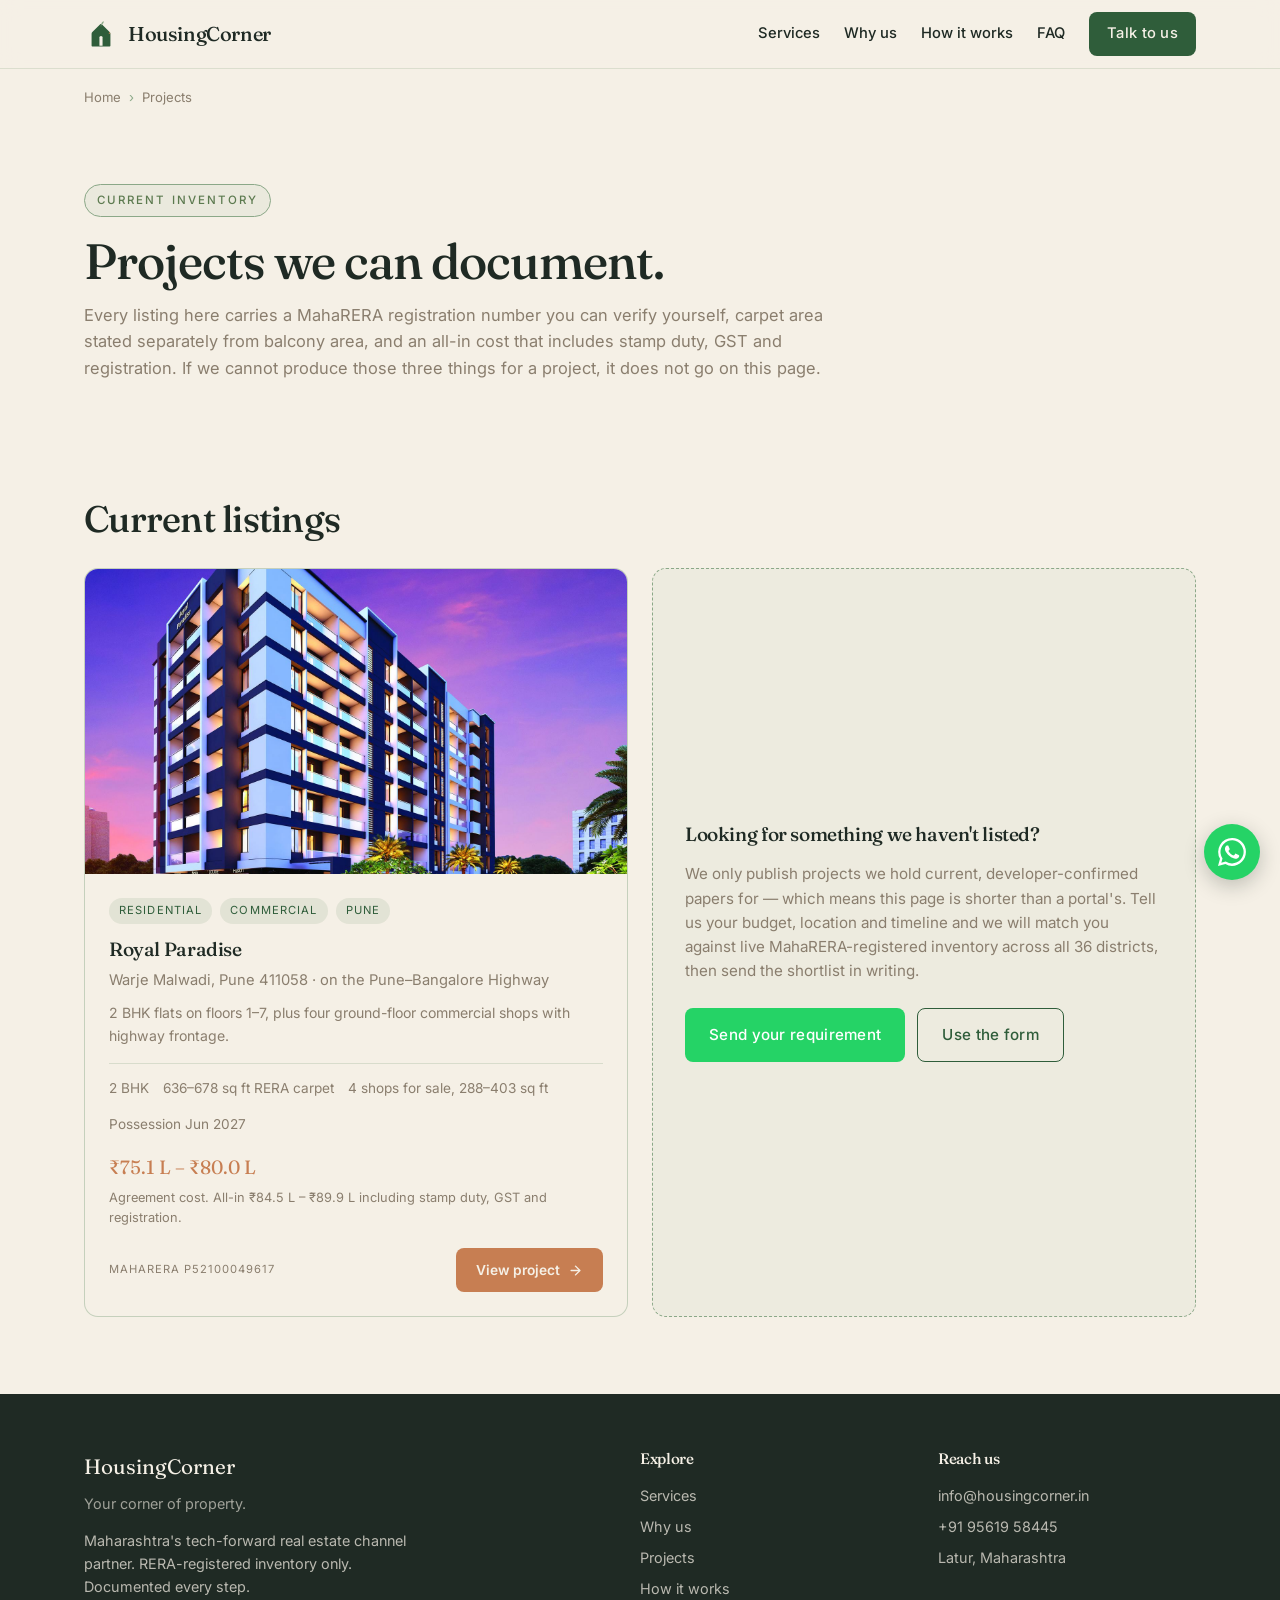
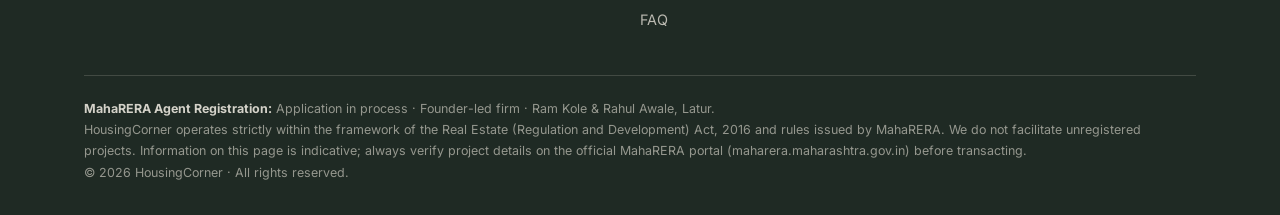
==== projects/index.html @ 6b6d2c1e "royalparadisae" ====
<!DOCTYPE html>
<html lang="en">
<head>
<meta charset="UTF-8">
<meta name="viewport" content="width=device-width, initial-scale=1.0">

<title>Projects — MahaRERA-registered properties in Maharashtra | HousingCorner</title>
<meta name="description" content="Every project we represent, with its MahaRERA number, carpet area stated separately from balcony, and the all-in cost. Now listing Royal Paradise, Warje.">
<meta name="theme-color" content="#2F5D3A">
<meta name="robots" content="index, follow, max-image-preview:large">
<link rel="canonical" href="https://www.housingcorner.in/projects/">

<meta property="og:site_name" content="HousingCorner">
<meta property="og:title" content="Projects — MahaRERA-registered properties across Maharashtra">
<meta property="og:description" content="Every project we represent, with the MahaRERA number, real carpet areas and the all-in cost. No inventory we cannot document.">
<meta property="og:type" content="website">
<meta property="og:locale" content="en_IN">
<meta property="og:url" content="https://www.housingcorner.in/projects/">
<meta property="og:image" content="https://www.housingcorner.in/og-image.png">
<meta property="og:image:width" content="1200">
<meta property="og:image:height" content="630">

<meta name="twitter:card" content="summary_large_image">
<meta name="twitter:title" content="Projects — MahaRERA-registered properties across Maharashtra">
<meta name="twitter:description" content="Every project we represent, with the MahaRERA number, real carpet areas and the all-in cost.">
<meta name="twitter:image" content="https://www.housingcorner.in/og-image.png">

<link rel="icon" type="image/svg+xml" href="data:image/svg+xml;utf8,<svg xmlns='http://www.w3.org/2000/svg' viewBox='0 0 260 260'><rect width='260' height='260' rx='32' fill='%23F5F0E6'/><g transform='translate(4,0)'><path d='M 58 220 L 58 128 Q 58 120 64 114 L 124 56 Q 130 50 136 56 L 196 114 Q 202 120 202 128 L 202 220 Q 202 226 196 226 L 64 226 Q 58 226 58 220 Z' fill='%232F5D3A'/><circle cx='130' cy='156' r='15' fill='%23F5F0E6'/><path d='M 116 167 Q 116 162 121 162 L 139 162 Q 144 162 144 167 L 144 220 L 116 220 Z' fill='%23F5F0E6'/><path d='M 130 64 Q 130 38 152 32 Q 150 52 138 60 Q 134 62 130 64 Z' fill='%238BA888'/><path d='M 130 72 L 130 64' stroke='%238BA888' stroke-width='4' stroke-linecap='round'/><path d='M 196 114 L 202 128 L 188 128 Z' fill='%23C77E52'/></g></svg>">
<link rel="icon" type="image/png" sizes="32x32" href="../favicon-32.png">
<link rel="icon" type="image/png" sizes="192x192" href="../favicon-192.png">
<!-- iOS ignores SVG favicons entirely; this is what a home-screen shortcut uses. -->
<link rel="apple-touch-icon" sizes="180x180" href="../apple-touch-icon.png">

<link rel="preconnect" href="https://fonts.googleapis.com">
<link rel="preconnect" href="https://fonts.gstatic.com" crossorigin>
<link href="https://fonts.googleapis.com/css2?family=Fraunces:opsz,wght@9..144,400..600&family=Inter:wght@400;500;600&display=swap" rel="stylesheet">
<link rel="stylesheet" href="project.css">

<script type="application/ld+json">
{
  "@context": "https://schema.org",
  "@graph": [
    {
      "@type": "BreadcrumbList",
      "itemListElement": [
        { "@type": "ListItem", "position": 1, "name": "Home", "item": "https://www.housingcorner.in/" },
        { "@type": "ListItem", "position": 2, "name": "Projects" }
      ]
    },
    {
      "@type": "CollectionPage",
      "name": "HousingCorner projects",
      "url": "https://www.housingcorner.in/projects/",
      "description": "MahaRERA-registered residential and commercial projects represented by HousingCorner across Maharashtra.",
      "mainEntity": {
        "@type": "ItemList",
        "itemListElement": [
          {
            "@type": "ListItem",
            "position": 1,
            "url": "https://www.housingcorner.in/projects/royal-paradise/",
            "name": "Royal Paradise, Warje Malwadi, Pune"
          }
        ]
      }
    }
  ]
}
</script>

<style>
  .plist { display: grid; grid-template-columns: repeat(2, 1fr); gap: 24px; }
  @media (max-width: 820px) { .plist { grid-template-columns: 1fr; } }
  .pcard {
    display: flex; flex-direction: column;
    background: var(--cream); border: 1px solid rgba(139,168,136,0.45);
    border-radius: var(--radius); overflow: hidden;
    transition: transform 0.15s ease, box-shadow 0.15s ease;
  }
  .pcard { cursor: pointer; }
  .pcard:hover, .pcard:focus-visible {
    transform: translateY(-4px);
    box-shadow: 0 12px 32px rgba(31,42,36,0.14);
    border-color: var(--terracotta);
  }
  .pcard:focus-visible { outline: 3px solid var(--forest); outline-offset: 3px; }
  .pcard:active { transform: translateY(-1px); }
  .pcard__go svg { transition: transform 0.2s ease; }
  .pcard:hover .pcard__go svg { transform: translateX(4px); }
  .pcard:hover .media img { transform: scale(1.03); }
  .pcard .media img { transition: transform 0.35s ease; }
  @media (prefers-reduced-motion: reduce) {
    .pcard, .pcard__go svg, .pcard .media img { transition: none; }
    .pcard:hover { transform: none; }
    .pcard:hover .pcard__go svg, .pcard:hover .media img { transform: none; }
  }
  .pcard .media { border-radius: 0; }
  .pcard__body { padding: 24px; flex: 1; display: flex; flex-direction: column; }
  .pcard__tags { display: flex; gap: 8px; flex-wrap: wrap; margin-bottom: 14px; }
  .pcard__tag {
    font-size: 0.7rem; letter-spacing: 0.1em; text-transform: uppercase;
    padding: 4px 10px; border-radius: 999px;
    background: rgba(139,168,136,0.18); color: var(--forest);
  }
  .pcard__loc { color: var(--stone); font-size: 0.92rem; margin-top: 4px; }
  .pcard__meta { display: flex; gap: 14px; flex-wrap: wrap; margin-top: 16px;
    padding-top: 14px; border-top: 1px solid rgba(139,168,136,0.28);
    font-size: 0.85rem; color: var(--stone); }
  .pcard__price { margin-top: 16px; font-family: 'Fraunces', Georgia, serif;
    font-size: 1.2rem; color: var(--terracotta); }
  .pcard__sub { font-family: 'Inter', sans-serif; font-size: 0.8rem;
    color: var(--stone); display: block; margin-top: 5px; }
  .pcard__foot { margin-top: auto; padding-top: 20px; display: flex;
    justify-content: space-between; align-items: center; gap: 12px; flex-wrap: wrap; }
  .pcard__rera { font-size: 0.7rem; letter-spacing: 0.09em; color: var(--stone); }
  .pcard__go {
    display: inline-flex; align-items: center; gap: 8px;
    padding: 11px 20px; border-radius: var(--radius-sm);
    background: var(--terracotta); color: var(--cream);
    font-size: 0.86rem; font-weight: 600;
    transition: background 0.18s ease, box-shadow 0.18s ease;
  }
  .pcard:hover .pcard__go {
    background: #B26A40; box-shadow: 0 4px 14px rgba(199,126,82,0.35);
  }
  .empty-card {
    border: 1px dashed var(--sage); background: rgba(139,168,136,0.07);
    border-radius: var(--radius); padding: 32px; display: flex;
    flex-direction: column; justify-content: center;
  }
</style>
</head>
<body>

<nav class="nav">
  <div class="nav__inner">
    <a class="nav__brand" href="../index.html" aria-label="HousingCorner home">
      <svg viewBox="0 0 260 260" aria-hidden="true">
        <path d="M 58 220 L 58 128 Q 58 120 64 114 L 124 56 Q 130 50 136 56 L 196 114 Q 202 120 202 128 L 202 220 Q 202 226 196 226 L 64 226 Q 58 226 58 220 Z" fill="#2F5D3A"/>
        <circle cx="130" cy="158" r="13" fill="#F5F0E6"/>
        <path d="M 118 168 Q 118 164 122 164 L 138 164 Q 142 164 142 168 L 142 220 L 118 220 Z" fill="#F5F0E6"/>
        <path d="M 130 64 Q 130 38 152 32 Q 150 52 138 60 Q 134 62 130 64 Z" fill="#8BA888"/>
        <path d="M 130 70 L 130 64" stroke="#8BA888" stroke-width="3" stroke-linecap="round"/>
        <path d="M 196 114 L 202 128 L 188 128 Z" fill="#C77E52"/>
      </svg>
      <span class="nav__brand-text">HousingCorner</span>
    </a>
    <div class="nav__links">
      <a href="../index.html#services">Services</a>
      <a href="../index.html#why">Why us</a>
      <a href="../index.html#process">How it works</a>
      <a href="../index.html#faq">FAQ</a>
      <a href="../index.html#contact" class="btn btn--primary" style="padding:10px 18px;">Talk to us</a>
    </div>
  </div>
</nav>

<div class="container">
  <nav class="crumbs" aria-label="Breadcrumb">
    <ol>
      <li><a href="../index.html">Home</a></li>
      <li aria-current="page">Projects</li>
    </ol>
  </nav>
</div>

<section style="padding-bottom:0;">
  <div class="container">
    <div class="section-head">
      <span class="eyebrow">Current inventory</span>
      <h1 style="margin-top:16px;">Projects we can document.</h1>
      <p>
        Every listing here carries a MahaRERA registration number you can verify yourself, carpet area
        stated separately from balcony area, and an all-in cost that includes stamp duty, GST and
        registration. If we cannot produce those three things for a project, it does not go on this page.
      </p>
    </div>
  </div>
</section>

<section>
  <div class="container">
    <h2 style="margin-bottom:28px;">Current listings</h2>
    <div class="plist">

      <a class="pcard" href="royal-paradise/index.html">
        <div class="media media--wide" data-label="Royal Paradise elevation — drop in royal-paradise/elevation.jpg">
          <img src="royal-paradise/elevation.jpg" alt="Royal Paradise, Warje Malwadi, Pune — front elevation" width="1600" height="900" loading="lazy">
        </div>
        <div class="pcard__body">
          <div class="pcard__tags">
            <span class="pcard__tag">Residential</span>
            <span class="pcard__tag">Commercial</span>
            <span class="pcard__tag">Pune</span>
          </div>
          <h3>Royal Paradise</h3>
          <div class="pcard__loc">Warje Malwadi, Pune 411058 · on the Pune–Bangalore Highway</div>
          <p style="font-size:0.88rem; color:var(--stone); margin-top:10px;">2 BHK flats on floors 1–7, plus four ground-floor commercial shops with highway frontage.</p>
          <div class="pcard__meta">
            <span>2 BHK</span>
            <span>636–678 sq ft RERA carpet</span>
            <span>4 shops for sale, 288–403 sq ft</span>
            <span>Possession Jun 2027</span>
          </div>
          <div class="pcard__price">₹75.1 L – ₹80.0 L
            <span class="pcard__sub">Agreement cost. All-in ₹84.5 L – ₹89.9 L including stamp duty, GST and registration.</span>
          </div>
          <div class="pcard__foot">
            <span class="pcard__rera">MAHARERA P52100049617</span>
            <span class="pcard__go">View project <svg width="15" height="15" viewBox="0 0 24 24" fill="none" stroke="currentColor" stroke-width="2.2" stroke-linecap="round" stroke-linejoin="round" aria-hidden="true" style="display:inline-block;vertical-align:-2px;"><path d="M5 12h13"/><path d="m12 5 7 7-7 7"/></svg></span>
          </div>
        </div>
      </a>

      <div class="empty-card">
        <h3>Looking for something we haven't listed?</h3>
        <p style="color:var(--stone); margin-top:12px; font-size:0.95rem;">
          We only publish projects we hold current, developer-confirmed papers for — which means this page
          is shorter than a portal's. Tell us your budget, location and timeline and we will match you
          against live MahaRERA-registered inventory across all 36 districts, then send the shortlist in writing.
        </p>
        <div style="margin-top:24px; display:flex; gap:12px; flex-wrap:wrap;">
          <a class="btn btn--whatsapp" href="https://wa.me/919561958445?text=Hi%20HousingCorner%2C%20I%27m%20looking%20for%20a%20property.%20Here%27s%20my%20requirement%3A" target="_blank" rel="noopener">Send your requirement</a>
          <a class="btn btn--ghost" href="../index.html#contact">Use the form</a>
        </div>
      </div>

    </div>
  </div>
</section>

<footer class="foot">
  <div class="container">
    <div class="foot__grid">
      <div>
        <div style="font-family:'Fraunces',Georgia,serif; font-size:1.3rem; color:var(--cream);">HousingCorner</div>
        <p style="margin-top:8px; color:rgba(245,240,230,0.6);">Your corner of property.</p>
        <p style="margin-top:14px; max-width:38ch;">Maharashtra's tech-forward real estate channel partner. RERA-registered inventory only. Documented every step.</p>
      </div>
      <div>
        <h4>Explore</h4>
        <ul>
          <li><a href="../index.html#services">Services</a></li>
          <li><a href="../index.html#why">Why us</a></li>
          <li><a href="index.html">Projects</a></li>
          <li><a href="../index.html#process">How it works</a></li>
          <li><a href="../index.html#faq">FAQ</a></li>
        </ul>
      </div>
      <div>
        <h4>Reach us</h4>
        <ul>
          <li><a href="mailto:info@housingcorner.in">info@housingcorner.in</a></li>
          <li><a href="https://wa.me/919561958445">+91 95619 58445</a></li>
          <li>Latur, Maharashtra</li>
        </ul>
      </div>
    </div>
    <div class="foot__legal">
      <strong>MahaRERA Agent Registration:</strong> Application in process · Founder-led firm · Ram Kole &amp; Rahul Awale, Latur.<br>
      HousingCorner operates strictly within the framework of the Real Estate (Regulation and Development) Act, 2016 and rules issued by MahaRERA. We do not facilitate unregistered projects. Information on this page is indicative; always verify project details on the official MahaRERA portal (maharera.maharashtra.gov.in) before transacting.<br>
      © 2026 HousingCorner · All rights reserved.
    </div>
  </div>
</footer>

<a class="wa-float" href="https://wa.me/919561958445?text=Hi%20HousingCorner%2C%20I%27d%20like%20to%20see%20your%20current%20inventory." target="_blank" rel="noopener" aria-label="Chat on WhatsApp">
  <svg width="28" height="28" viewBox="0 0 24 24" fill="currentColor"><path d="M20.52 3.48A11.78 11.78 0 0 0 12 0a11.9 11.9 0 0 0-10.3 17.8L0 24l6.38-1.66A11.9 11.9 0 0 0 12 24c6.6 0 11.94-5.34 11.94-11.94a11.85 11.85 0 0 0-3.42-8.58zM12 21.8a9.82 9.82 0 0 1-5-1.4l-.36-.22-3.78 1 1-3.68-.24-.38A9.9 9.9 0 1 1 12 21.8zm5.44-7.36c-.3-.15-1.76-.87-2.04-.97-.27-.1-.47-.15-.67.15s-.77.97-.94 1.17c-.17.2-.35.22-.65.08-.3-.15-1.25-.46-2.38-1.47-.88-.78-1.48-1.75-1.65-2.05-.17-.3 0-.46.13-.6.14-.13.3-.35.45-.52.15-.18.2-.3.3-.5.1-.2.05-.37-.02-.52-.08-.15-.67-1.62-.92-2.22-.24-.58-.49-.5-.67-.51l-.57-.01c-.2 0-.52.07-.8.37-.27.3-1.05 1.02-1.05 2.5s1.08 2.9 1.23 3.1c.15.2 2.12 3.24 5.14 4.55.72.3 1.28.5 1.72.63.72.23 1.38.2 1.9.12.58-.08 1.76-.72 2.01-1.42.25-.7.25-1.3.17-1.42-.08-.13-.27-.2-.57-.35z"/></svg>
</a>

<script>
  document.querySelectorAll('.media img').forEach(function (img) {
    img.addEventListener('error', function () {
      var slot = img.closest('.media');
      if (slot) { slot.classList.add('media--empty'); }
      img.remove();
    });
    if (img.complete && img.naturalWidth === 0) { img.dispatchEvent(new Event('error')); }
  });
</script>

</body>
</html>
---- projects/project.css ----
/* ===========================================================
   HousingCorner — shared stylesheet for all project pages
   Every /projects/<slug>/index.html links to this one file,
   so a brand change here updates every listing at once.
   =========================================================== */

:root {
  --forest: #2F5D3A;
  --forest-soft: #5C7A4F;
  --terracotta: #C77E52;
  --sage: #8BA888;
  --cream: #F5F0E6;
  --cream-deep: #EDE6D6;
  --ink: #1F2A24;
  --stone: #8A7E6E;
  --shadow: 0 4px 24px rgba(31, 42, 36, 0.08);
  --radius: 14px;
  --radius-sm: 8px;
  --container: 1160px;
}

*, *::before, *::after { box-sizing: border-box; margin: 0; padding: 0; }
html { scroll-behavior: smooth; -webkit-text-size-adjust: 100%; }
body {
  font-family: 'Inter', 'Helvetica Neue', Arial, sans-serif;
  font-size: 16px;
  line-height: 1.6;
  color: var(--ink);
  background: var(--cream);
  -webkit-font-smoothing: antialiased;
  -moz-osx-font-smoothing: grayscale;
}
img, svg { display: block; max-width: 100%; }
a { color: inherit; text-decoration: none; }
button { font-family: inherit; border: 0; cursor: pointer; }

h1, h2, h3, h4 {
  font-family: 'Fraunces', Georgia, serif;
  font-weight: 500;
  color: var(--ink);
  letter-spacing: -0.02em;
  line-height: 1.15;
}
h1 { font-size: clamp(2rem, 4.4vw, 3.1rem); }
h2 { font-size: clamp(1.6rem, 3vw, 2.3rem); margin-bottom: 0.4em; }
h3 { font-size: 1.2rem; margin-bottom: 0.25em; }

.container { width: 100%; max-width: var(--container); margin-inline: auto; padding-inline: 24px; }
section { padding: clamp(48px, 6vw, 84px) 0; }
/* Anchor jumps must clear both sticky bars — the brand bar and the chip nav
   stacked under it — or the heading you jumped to sits hidden behind them. */
section[id] { scroll-margin-top: 118px; }
.section-head { max-width: 760px; margin-bottom: 40px; }
.section-head p { color: var(--stone); font-size: 1.03rem; margin-top: 12px; }
.eyebrow {
  display: inline-block; font-size: 0.72rem; font-weight: 500;
  letter-spacing: 0.18em; text-transform: uppercase; color: var(--forest-soft);
  padding: 6px 12px; border: 1px solid var(--sage); border-radius: 999px;
  background: rgba(139, 168, 136, 0.1);
}
.alt { background: var(--cream-deep); }

/* ===== Buttons ===== */
.btn {
  display: inline-flex; align-items: center; gap: 8px;
  padding: 14px 24px; border-radius: var(--radius-sm);
  font-weight: 500; font-size: 0.95rem; letter-spacing: 0.02em;
  transition: transform 0.15s ease, box-shadow 0.15s ease, background 0.15s ease;
  white-space: nowrap;
}
.btn--primary { background: var(--forest); color: var(--cream); }
.btn--primary:hover { background: #1F4429; transform: translateY(-1px); box-shadow: var(--shadow); }
.btn--accent { background: var(--terracotta); color: var(--cream); }
.btn--accent:hover { background: #B26A40; transform: translateY(-1px); box-shadow: var(--shadow); }
.btn--ghost { background: transparent; color: var(--forest); border: 1.5px solid var(--forest); }
.btn--ghost:hover { background: var(--forest); color: var(--cream); }
.btn--whatsapp { background: #25D366; color: #fff; }
.btn--whatsapp:hover { background: #1DAE55; transform: translateY(-1px); box-shadow: var(--shadow); }

/* ===== Nav ===== */
.nav {
  position: sticky; top: 0; z-index: 50;
  background: rgba(245, 240, 230, 0.94);
  backdrop-filter: saturate(160%) blur(10px);
  -webkit-backdrop-filter: saturate(160%) blur(10px);
  border-bottom: 1px solid rgba(139, 168, 136, 0.25);
}
.nav__inner {
  display: flex; align-items: center; justify-content: space-between;
  padding: 12px 24px; max-width: var(--container); margin-inline: auto;
}
.nav__brand { display: flex; align-items: center; gap: 10px; }
.nav__brand svg { height: 34px; width: auto; }
.nav__brand-text {
  font-family: 'Fraunces', Georgia, serif; font-size: 1.25rem;
  font-weight: 500; color: var(--ink); letter-spacing: -0.02em;
}
.nav__links { display: flex; gap: 24px; align-items: center; }
.nav__links a { font-size: 0.92rem; font-weight: 500; }
.nav__links a:hover { color: var(--forest); }
@media (max-width: 860px) { .nav__links { display: none; } }

/* ===== Section chips =====
   One section nav for every screen size, pinned under the brand bar from the
   moment the page loads. On desktop the ten chips fit the container; on narrow
   screens the row scrolls sideways, which is the pattern people already know
   from every app on their phone. Because this carries the sections, the top nav
   is left holding only the brand and the CTA. */
.chipnav {
  display: block;
  position: sticky;
  top: 59px;                   /* sits directly under the sticky brand bar */
  z-index: 49;
  background: rgba(245, 240, 230, 0.96);
  backdrop-filter: saturate(160%) blur(10px);
  -webkit-backdrop-filter: saturate(160%) blur(10px);
  border-bottom: 1px solid rgba(139, 168, 136, 0.3);
}
.chipnav__scroll {
  display: flex;
  gap: 8px;
  overflow-x: auto;
  padding: 10px 24px;
  max-width: var(--container);
  margin-inline: auto;
  scrollbar-width: none;
  -webkit-overflow-scrolling: touch;
  scroll-snap-type: x proximity;
}
.chipnav__scroll::-webkit-scrollbar { display: none; }
.chipnav a {
  flex: none;
  scroll-snap-align: start;
  padding: 7px 14px;
  border-radius: 999px;
  border: 1px solid rgba(139, 168, 136, 0.55);
  background: var(--cream);
  color: var(--forest);
  font-size: 0.82rem;
  font-weight: 500;
  white-space: nowrap;
  transition: background 0.15s ease, color 0.15s ease, border-color 0.15s ease;
}
.chipnav a:hover { background: var(--forest); color: var(--cream); border-color: var(--forest); }
.chipnav a:active { background: var(--forest); color: var(--cream); }
@media (max-width: 860px) { .chipnav__scroll { padding: 10px 16px; } }

/* ===========================================================
   DESKTOP SIDEBAR RAIL
   -----------------------------------------------------------
   Above 1024px the page becomes a content column plus a sticky
   rail. The rail holds the facts that decide a purchase and the
   CTA, so they stay on screen through 2,600 words rather than
   living only at the top and the bottom.

   Below 1024px the whole thing collapses: the rail drops out of
   the grid and renders as a normal card after the hero, and the
   mobile action bar takes over the CTA job.
   =========================================================== */
.layout { /* mobile-first: single column, rail flows inline */ }
.rail__card {
  background: var(--cream);
  border: 1px solid rgba(139, 168, 136, 0.5);
  border-radius: var(--radius);
  padding: 22px;
  box-shadow: 0 2px 12px rgba(31, 42, 36, 0.05);
}
.rail__eyebrow {
  font-size: 0.68rem; letter-spacing: 0.14em; text-transform: uppercase;
  color: var(--stone);
}
.rail__price {
  font-family: 'Fraunces', Georgia, serif;
  font-size: 1.75rem; color: var(--terracotta);
  margin-top: 6px; line-height: 1.1;
}
.rail__allin { margin-top: 6px; font-size: 0.84rem; color: var(--stone); line-height: 1.45; }
.rail__facts { list-style: none; margin-top: 18px; padding-top: 16px; border-top: 1px solid rgba(139,168,136,0.35); }
.rail__facts li {
  display: flex; justify-content: space-between; gap: 12px; align-items: baseline;
  padding: 7px 0; font-size: 0.86rem; color: var(--stone);
}
.rail__facts b { color: var(--forest); font-weight: 600; text-align: right; }
.rail__cta { display: grid; gap: 9px; margin-top: 18px; }
.rail__cta .btn { justify-content: center; padding: 12px 16px; font-size: 0.9rem; }
.rail__form { margin-top: 18px; padding-top: 16px; border-top: 1px solid rgba(139,168,136,0.35); }
.rail__form label {
  display: block; font-size: 0.72rem; letter-spacing: 0.08em; text-transform: uppercase;
  color: var(--stone); margin-bottom: 5px;
}
.rail__form input {
  width: 100%; padding: 10px 12px; margin-bottom: 11px;
  border: 1px solid rgba(139,168,136,0.6); border-radius: var(--radius-sm);
  background: #fff; font-family: inherit; font-size: 0.9rem; color: var(--ink);
}
.rail__form input:focus { outline: 2px solid var(--forest); outline-offset: 1px; border-color: var(--forest); }
.rail__note { margin-top: 10px; font-size: 0.72rem; color: var(--stone); line-height: 1.5; }
.rail__rera { margin-top: 14px; font-size: 0.68rem; letter-spacing: 0.09em; color: var(--stone); }

@media (min-width: 1025px) {
  .layout {
    display: grid;
    grid-template-columns: minmax(0, 1fr) 312px;
    gap: 40px;
    max-width: var(--container);
    margin-inline: auto;
    padding-inline: 24px;
    align-items: start;
  }
  /* sections inside the content column lose their own container width */
  .layout__main > section > .container { padding-inline: 0; max-width: none; }
  .layout__main > section { padding: clamp(40px, 4.5vw, 64px) 0; }
  /* full-bleed tinted bands would break the grid, so they become inset panels */
  .layout__main > section.alt {
    background: transparent;
    border-top: 1px solid rgba(139, 168, 136, 0.3);
  }
  .rail {
    position: sticky;
    top: 122px;               /* clears the brand bar and the chip nav */
    max-height: calc(100vh - 142px);
    overflow-y: auto;
    scrollbar-width: thin;
  }
}
@media (max-width: 1024px) {
  /* The rail sits after the content in the DOM, so in a single column it would
     land at the very bottom — below the enquiry section that already does its
     job. Everything it holds is covered elsewhere on narrow screens: the hero
     fact tiles carry price, carpet and possession, and the fixed action bar
     carries the CTA. So it simply does not render. */
  .rail { display: none; }
}

/* ===== Mobile action bar =====
   The floating WhatsApp bubble is easy to miss and says nothing about what
   happens if you tap it. A labelled bar that is always on screen is the single
   biggest conversion difference on a long listing page. */
.actionbar { display: none; }
@media (max-width: 860px) {
  .actionbar {
    display: grid;
    grid-template-columns: 1fr auto;
    gap: 10px;
    position: fixed;
    left: 0; right: 0; bottom: 0;
    z-index: 60;
    padding: 10px 14px calc(10px + env(safe-area-inset-bottom));
    background: rgba(245, 240, 230, 0.97);
    backdrop-filter: saturate(160%) blur(12px);
    -webkit-backdrop-filter: saturate(160%) blur(12px);
    border-top: 1px solid rgba(139, 168, 136, 0.4);
    box-shadow: 0 -4px 20px rgba(31, 42, 36, 0.08);
  }
  .actionbar .btn { justify-content: center; padding: 13px 18px; }
  .actionbar__wa { width: 52px; padding: 0; }
  /* the floating bubble would sit on top of the bar — the bar replaces it */
  .wa-float { display: none; }
  /* stop the bar covering the last of the page */
  body { padding-bottom: 76px; }
}

/* ===== Breadcrumb ===== */
.crumbs { padding: 18px 0 0; font-size: 0.82rem; color: var(--stone); }
.crumbs ol { list-style: none; display: flex; flex-wrap: wrap; gap: 8px; align-items: center; }
.crumbs a:hover { color: var(--forest); text-decoration: underline; }
.crumbs li + li::before { content: "›"; margin-right: 8px; color: var(--sage); }

/* ===== Hero ===== */
.phero { padding-top: 28px; }
.phero__grid { display: grid; grid-template-columns: 1fr 1fr; gap: 48px; align-items: center; }
@media (max-width: 900px) { .phero__grid { grid-template-columns: 1fr; gap: 32px; } }
.phero h1 { margin: 16px 0 10px; }
.phero__loc { color: var(--stone); font-size: 1.05rem; }
.phero__lede { margin-top: 18px; color: var(--ink); font-size: 1.03rem; max-width: 52ch; }
.phero__cta { display: flex; gap: 12px; flex-wrap: wrap; margin-top: 28px; }
.phero__rera {
  margin-top: 22px; font-size: 0.75rem; letter-spacing: 0.09em;
  color: var(--stone); text-transform: uppercase;
}
.phero__rera strong { color: var(--forest); letter-spacing: 0.09em; }

/* ===== Key facts strip =====
   The four numbers a buyer scans for before reading a word of prose. */
.facts { display: grid; grid-template-columns: repeat(4, 1fr); gap: 1px; background: rgba(139,168,136,0.3);
  border: 1px solid rgba(139,168,136,0.3); border-radius: var(--radius); overflow: hidden; margin-top: 44px; }
@media (max-width: 760px) { .facts { grid-template-columns: repeat(2, 1fr); } }
.fact {
  background: var(--cream);
  padding: 22px 20px 20px;
  border-top: 3px solid var(--terracotta);
}
.fact__icon { color: var(--sage); margin-bottom: 10px; }
.fact strong { display: block; font-family: 'Fraunces', Georgia, serif; font-size: 1.45rem; color: var(--forest); line-height: 1.1; }
.fact span { display: block; margin-top: 6px; font-size: 0.82rem; color: var(--stone); line-height: 1.4; }

/* ===== Inline emphasis =====
   Highlights a figure inside running prose so the page can be skimmed. */
.hl {
  background: rgba(199, 126, 82, 0.14);
  box-shadow: 0 0 0 3px rgba(199, 126, 82, 0.14);
  border-radius: 3px;
  font-weight: 600;
  color: var(--ink);
}
.hl--green { background: rgba(139, 168, 136, 0.26); box-shadow: 0 0 0 3px rgba(139, 168, 136, 0.26); }

/* ===== Rate comparison =====
   Two numbers that measure different things, shown side by side rather than
   buried in a paragraph — this is the single most misunderstood figure in the
   whole listing, so it gets the most visual weight. */
.rates { display: grid; grid-template-columns: 1fr auto 1fr; gap: 0; align-items: stretch; margin: 28px 0 20px;
  border: 1px solid rgba(139,168,136,0.45); border-radius: var(--radius); overflow: hidden; background: var(--cream); }
@media (max-width: 700px) { .rates { grid-template-columns: 1fr; } }
.rate { padding: 26px 24px; }
.rate--alt { background: rgba(199, 126, 82, 0.07); }
.rate__label { font-size: 0.72rem; letter-spacing: 0.14em; text-transform: uppercase; color: var(--stone); }
.rate__figure { font-family: 'Fraunces', Georgia, serif; font-size: 2.1rem; color: var(--forest); margin-top: 8px; line-height: 1; }
.rate--alt .rate__figure { color: var(--terracotta); }
.rate__basis { margin-top: 10px; font-size: 0.87rem; color: var(--ink); line-height: 1.5; }
.rate__vs {
  display: flex; align-items: center; justify-content: center;
  padding: 0 18px; background: rgba(139,168,136,0.16);
  font-size: 0.72rem; letter-spacing: 0.14em; text-transform: uppercase; color: var(--forest-soft);
}
@media (max-width: 700px) { .rate__vs { padding: 10px; } }

/* ===== Callout / disclosure boxes ===== */
.disclose__head {
  display: flex; align-items: center; gap: 10px;
  margin-bottom: 10px;
  font-size: 0.78rem; letter-spacing: 0.1em; text-transform: uppercase;
  font-weight: 600; color: var(--terracotta);
}
.disclose__head svg { flex: none; }
.disclose--warn { border-left-color: #B26A40; background: rgba(199, 126, 82, 0.05); }
.disclose--info { border-left-color: var(--sage); }
.disclose--info .disclose__head { color: var(--forest); }

/* ===== Connectivity bars =====
   A distance list is a column of numbers; bars make the shape readable. */
.conn__list li { position: relative; }
.conn__bar {
  display: block; height: 4px; border-radius: 2px;
  background: var(--sage); opacity: 0.55; margin-top: 8px;
}
.conn__row { display: flex; justify-content: space-between; gap: 16px; align-items: baseline; }

/* ===== Spec headings with icons ===== */
.spec h3 { display: flex; align-items: center; gap: 9px; }
.spec h3 svg { flex: none; color: var(--terracotta); }

/* ===== Media / image slots =====
   Images are referenced by filename. Until the file exists the slot
   renders a branded placeholder instead of a broken-image icon. */
.media { position: relative; border-radius: var(--radius); overflow: hidden; background: var(--cream-deep); }
.media img { width: 100%; height: 100%; object-fit: cover; display: block; }
.media--empty {
  display: flex; align-items: center; justify-content: center; text-align: center;
  min-height: 260px; padding: 28px;
  background: linear-gradient(140deg, rgba(47,93,58,0.09), rgba(139,168,136,0.16));
  border: 1px dashed var(--sage);
}
.media--empty::after {
  content: attr(data-label);
  font-size: 0.82rem; color: var(--forest-soft); letter-spacing: 0.06em; max-width: 28ch;
}
.media--hero { aspect-ratio: 4 / 3; }
.media--wide { aspect-ratio: 16 / 9; }
.media--portrait { aspect-ratio: 3 / 4; }
.media--square { aspect-ratio: 1 / 1; }
/* Plans must never be cropped — a clipped dimension is a misleading dimension. */
.media--plan { aspect-ratio: 4 / 3; background: #fff; }
.media--plan img { object-fit: contain; }
.media--map { aspect-ratio: 8 / 5; background: #F3EFF0; }
.media--map img { object-fit: contain; }

/* Caption sits under any media slot. Used to mark renders as renders. */
.media-note {
  margin-top: 10px;
  font-size: 0.8rem;
  line-height: 1.5;
  color: var(--stone);
}
.media-note b { color: var(--forest); font-weight: 600; }

.gallery { display: grid; grid-template-columns: repeat(3, 1fr); gap: 18px; }
@media (max-width: 800px) { .gallery { grid-template-columns: repeat(2, 1fr); } }
@media (max-width: 520px) { .gallery { grid-template-columns: 1fr; } }

/* Mixed-ratio gallery: one tall portrait beside a stack of wider frames. */
.gallery--mixed { display: grid; grid-template-columns: 1fr 1.35fr; gap: 20px; align-items: start; }
@media (max-width: 800px) { .gallery--mixed { grid-template-columns: 1fr; } }
.gallery__stack { display: grid; gap: 20px; }

.plangrid { display: grid; grid-template-columns: repeat(2, 1fr); gap: 24px; }
@media (max-width: 760px) { .plangrid { grid-template-columns: 1fr; } }

/* Developer / project logo lockups */
.logo-mark { max-width: 150px; border-radius: var(--radius-sm); overflow: hidden; }
.logo-mark img { width: 100%; height: auto; display: block; }
.phero__logo { max-width: 118px; margin-bottom: 20px; border-radius: 6px; overflow: hidden; }
.phero__logo img { width: 100%; height: auto; display: block; }

/* ===== Tables ===== */
.tablewrap { overflow-x: auto; border: 1px solid rgba(139,168,136,0.4); border-radius: var(--radius); background: var(--cream); }
table { width: 100%; border-collapse: collapse; font-size: 0.93rem; min-width: 520px; }
caption { text-align: left; padding: 16px 18px 0; font-size: 0.85rem; color: var(--stone); }
th, td { padding: 13px 18px; text-align: left; border-bottom: 1px solid rgba(139,168,136,0.25); }
thead th {
  background: rgba(139,168,136,0.16); font-weight: 600; font-size: 0.78rem;
  letter-spacing: 0.08em; text-transform: uppercase; color: var(--forest);
}
tbody tr:last-child td { border-bottom: 0; }
td.num, th.num { text-align: right; font-variant-numeric: tabular-nums; }
/* The RERA carpet column is the one buyers are most often misled about, so it
   is tinted to pull the eye before the larger carpet-plus-balcony figure. */
th.is-key { background: rgba(199,126,82,0.16); color: var(--terracotta); }
td.is-key { background: rgba(199,126,82,0.06); font-weight: 600; }

/* ===== Price panel ===== */
.price { display: grid; grid-template-columns: 1fr 1fr; gap: 24px; }
@media (max-width: 800px) { .price { grid-template-columns: 1fr; } }
.price__card { background: var(--cream); border: 1px solid rgba(139,168,136,0.4); border-radius: var(--radius); padding: 28px; }
.price__label { font-size: 0.75rem; letter-spacing: 0.14em; text-transform: uppercase; color: var(--stone); }
.price__figure { font-family: 'Fraunces', Georgia, serif; font-size: 2rem; color: var(--terracotta); margin-top: 8px; }
.price__note { margin-top: 12px; font-size: 0.86rem; color: var(--stone); line-height: 1.55; }
.price__list { margin-top: 18px; padding-top: 18px; border-top: 1px solid rgba(139,168,136,0.3); list-style: none; }
.price__list li { font-size: 0.88rem; padding: 5px 0 5px 20px; position: relative; color: var(--ink); }
.price__list li::before { content: "·"; position: absolute; left: 6px; color: var(--terracotta); font-weight: 700; }

/* ===== Amenities ===== */
.amen { display: grid; grid-template-columns: repeat(4, 1fr); gap: 16px; }
@media (max-width: 900px) { .amen { grid-template-columns: repeat(2, 1fr); } }
@media (max-width: 520px) { .amen { grid-template-columns: 1fr; } }
.amen__item {
  display: flex; gap: 12px; align-items: flex-start;
  background: var(--cream); border: 1px solid rgba(139,168,136,0.35);
  border-radius: var(--radius-sm); padding: 16px;
}
.amen__item svg { flex: none; color: var(--forest); margin-top: 2px; }
.amen__item span { font-size: 0.9rem; line-height: 1.45; }

/* ===== Spec columns ===== */
.specs { display: grid; grid-template-columns: repeat(3, 1fr); gap: 28px; }
@media (max-width: 900px) { .specs { grid-template-columns: repeat(2, 1fr); } }
@media (max-width: 560px) { .specs { grid-template-columns: 1fr; } }
.spec h3 { font-size: 1rem; color: var(--forest); padding-bottom: 8px; border-bottom: 1px solid var(--sage); margin-bottom: 12px; }
.spec ul { list-style: none; }
.spec li { font-size: 0.89rem; color: var(--ink); padding: 6px 0 6px 18px; position: relative; line-height: 1.5; }
.spec li::before { content: ""; position: absolute; left: 0; top: 14px; width: 6px; height: 6px; border-radius: 50%; background: var(--sage); }

/* ===== Connectivity ===== */
.conn { display: grid; grid-template-columns: 1fr 1fr; gap: 40px; align-items: start; }
@media (max-width: 860px) { .conn { grid-template-columns: 1fr; } }
.conn__list { list-style: none; }
.conn__list li {
  display: flex; justify-content: space-between; gap: 16px; align-items: baseline;
  padding: 13px 0; border-bottom: 1px dashed rgba(139,168,136,0.5); font-size: 0.95rem;
}
.conn__list li:last-child { border-bottom: 0; }
.conn__list b { font-weight: 600; color: var(--forest); font-variant-numeric: tabular-nums; white-space: nowrap; }

/* ===== FAQ ===== */
.faq__list { max-width: 820px; }
details {
  border-bottom: 1px solid rgba(139,168,136,0.4);
  padding: 18px 0;
}
summary {
  cursor: pointer; font-weight: 600; font-size: 1rem; list-style: none;
  display: flex; justify-content: space-between; gap: 20px; align-items: center;
}
summary::-webkit-details-marker { display: none; }
summary::after { content: "+"; color: var(--terracotta); font-size: 1.4rem; line-height: 1; flex: none; }
details[open] summary::after { content: "–"; }
details p { margin-top: 12px; color: var(--stone); font-size: 0.95rem; line-height: 1.65; }

/* ===== Enquiry band ===== */
.enq { background: var(--forest); color: var(--cream); border-radius: var(--radius); padding: clamp(32px, 5vw, 56px); }
.enq h2 { color: var(--cream); }
.enq p { color: rgba(245,240,230,0.82); margin-top: 14px; max-width: 60ch; }
.enq__cta { display: flex; gap: 12px; flex-wrap: wrap; margin-top: 28px; }

/* ===== Disclosure ===== */
.disclose {
  border: 1px solid rgba(139,168,136,0.5); border-left: 4px solid var(--terracotta);
  border-radius: var(--radius-sm); background: var(--cream);
  padding: 22px 24px; font-size: 0.86rem; color: var(--stone); line-height: 1.65;
}
.disclose strong { color: var(--ink); }
.disclose + .disclose { margin-top: 14px; }

/* ===== Footer ===== */
.foot { background: var(--ink); color: rgba(245,240,230,0.72); padding: 56px 0 32px; font-size: 0.9rem; }
.foot a:hover { color: var(--cream); text-decoration: underline; }
.foot__grid { display: grid; grid-template-columns: 2fr 1fr 1fr; gap: 40px; }
@media (max-width: 720px) { .foot__grid { grid-template-columns: 1fr; gap: 28px; } }
.foot h4 { color: var(--cream); font-size: 0.95rem; margin-bottom: 12px; }
.foot ul { list-style: none; }
.foot li { padding: 4px 0; }
.foot__legal {
  margin-top: 40px; padding-top: 22px; border-top: 1px solid rgba(245,240,230,0.16);
  font-size: 0.78rem; line-height: 1.7; color: rgba(245,240,230,0.55);
}
.foot__legal strong { color: rgba(245,240,230,0.85); }

/* ===== Floating WhatsApp ===== */
.wa-float {
  position: fixed; right: 20px; bottom: 20px; z-index: 60;
  width: 56px; height: 56px; border-radius: 50%; background: #25D366; color: #fff;
  display: flex; align-items: center; justify-content: center;
  box-shadow: 0 6px 20px rgba(31,42,36,0.25);
  transition: transform 0.15s ease;
}
.wa-float:hover { transform: scale(1.06); }

@media print {
  .nav, .wa-float, .enq__cta { display: none; }
  body { background: #fff; }
}
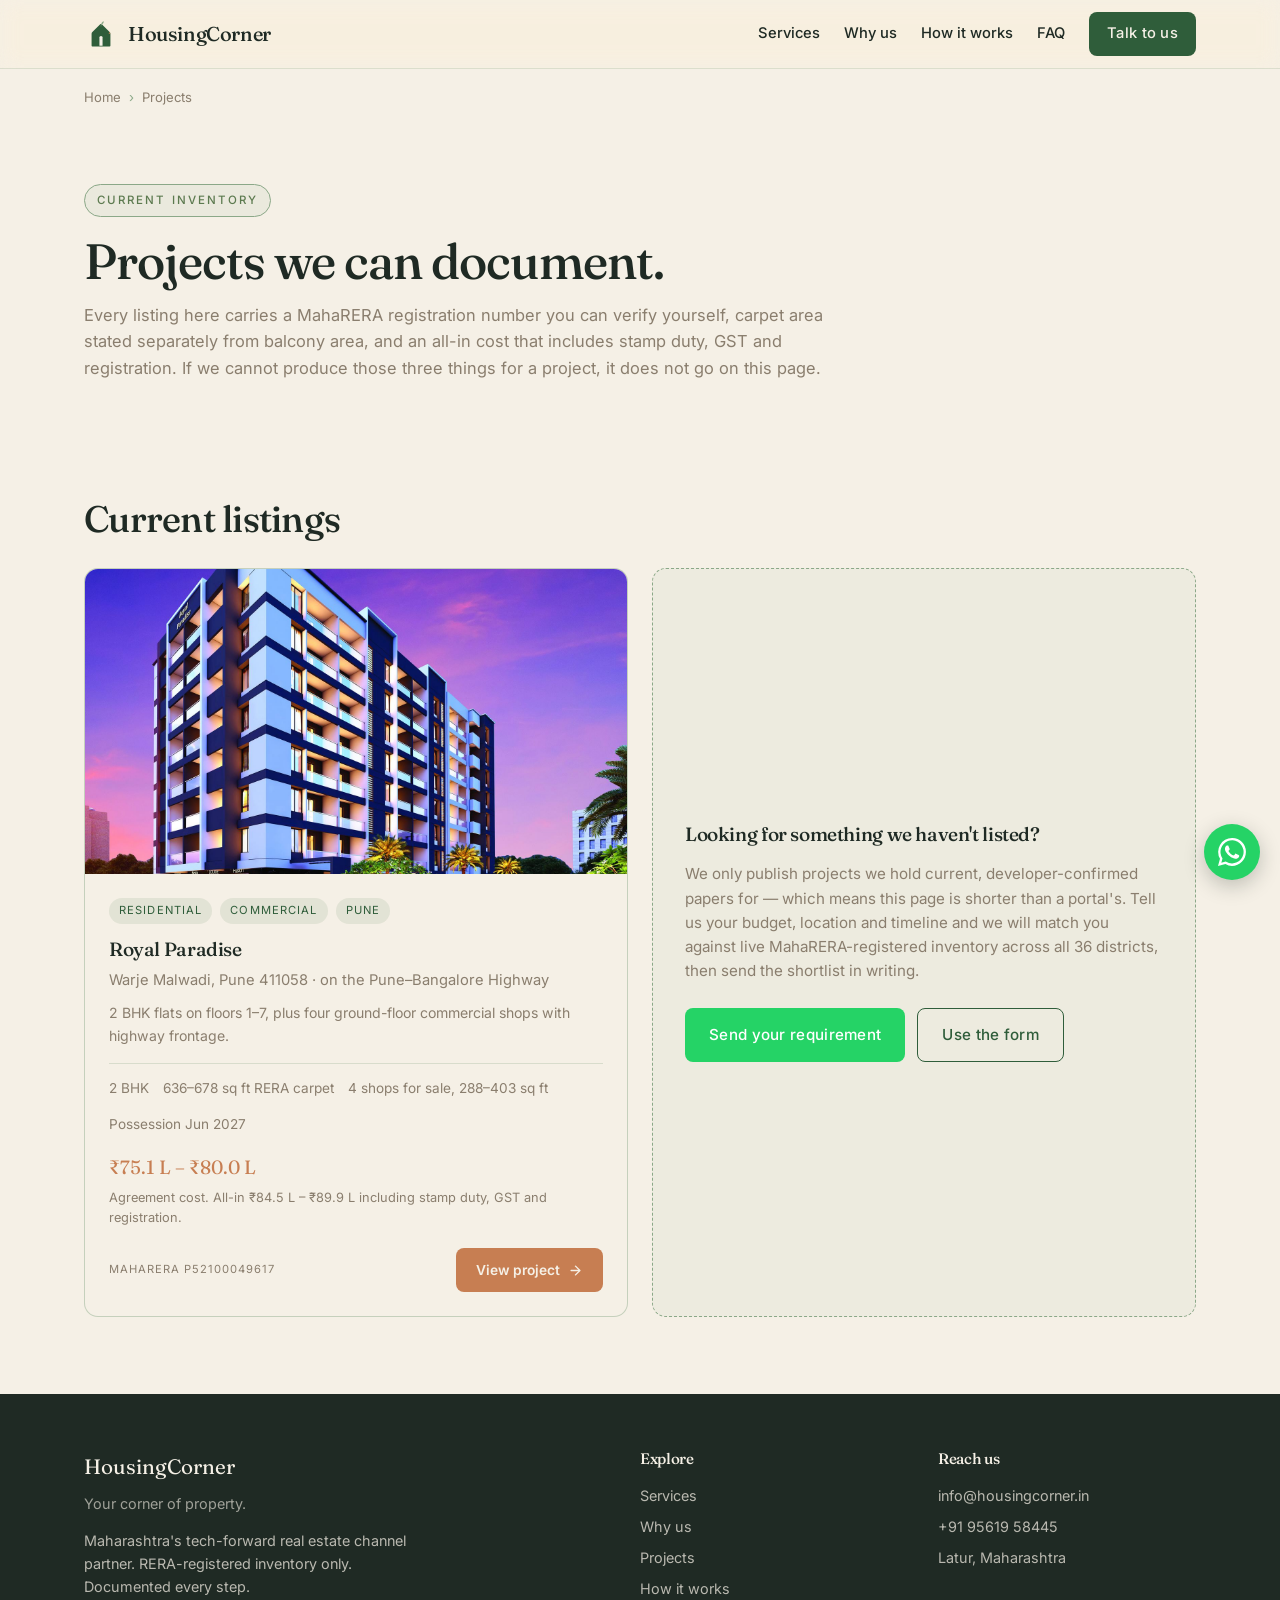
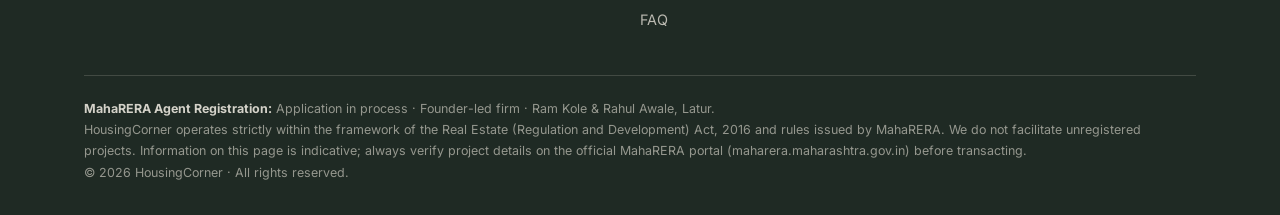
==== commit aa4eec26: "go live" ====
--- a/projects/index.html
+++ b/projects/index.html
@@ -132,6 +132,7 @@
 </head>
 <body>
 
+<div class="stickyhead">
 <nav class="nav">
   <div class="nav__inner">
     <a class="nav__brand" href="../index.html" aria-label="HousingCorner home">
@@ -154,6 +155,7 @@
     </div>
   </div>
 </nav>
+</div>
 
 <div class="container">
   <nav class="crumbs" aria-label="Breadcrumb">
--- a/projects/project.css
+++ b/projects/project.css
@@ -20,8 +20,30 @@
 }
 
 *, *::before, *::after { box-sizing: border-box; margin: 0; padding: 0; }
-html { scroll-behavior: smooth; -webkit-text-size-adjust: 100%; }
+
+/* ===========================================================
+   NO SIDEWAYS PAGE SCROLL
+   -----------------------------------------------------------
+   The page itself must never scroll left-right. Individual
+   regions that genuinely need it — a wide table, the chip nav —
+   scroll inside themselves.
+
+   `overflow-x: clip` and NOT `hidden`. Both stop the overflow,
+   but `hidden` turns the root into a scroll container, which
+   silently breaks every `position: sticky` on the page — the
+   header, the desktop rail. `clip` has no such side effect.
+   =========================================================== */
+html {
+  scroll-behavior: smooth;
+  -webkit-text-size-adjust: 100%;
+  overflow-x: clip;
+}
 body {
+  overflow-x: clip;
+  /* a long unbroken string — maharera.maharashtra.gov.in, a RERA number —
+     is otherwise enough on its own to widen the page on a small phone */
+  overflow-wrap: anywhere;
+  word-break: normal;
   font-family: 'Inter', 'Helvetica Neue', Arial, sans-serif;
   font-size: 16px;
   line-height: 1.6;
@@ -44,6 +66,14 @@
 h1 { font-size: clamp(2rem, 4.4vw, 3.1rem); }
 h2 { font-size: clamp(1.6rem, 3vw, 2.3rem); margin-bottom: 0.4em; }
 h3 { font-size: 1.2rem; margin-bottom: 0.25em; }
+
+/* Grid and flex items refuse to shrink below their content by default, which
+   is how a long table or a wide word ends up making the whole page scroll
+   sideways — and a sideways-scrolling page drags fixed bars out of alignment. */
+.phero__grid > *, .conn > *, .rates > *, .gallery--mixed > *,
+.gallery__stack > *, .plangrid > *, .specs > *, .amen > *, .facts > *,
+.price > *, .layout > * { min-width: 0; }
+img, table { max-width: 100%; }
 
 .container { width: 100%; max-width: var(--container); margin-inline: auto; padding-inline: 24px; }
 section { padding: clamp(48px, 6vw, 84px) 0; }
@@ -78,9 +108,17 @@
 .btn--whatsapp:hover { background: #1DAE55; transform: translateY(-1px); box-shadow: var(--shadow); }
 
 /* ===== Nav ===== */
-.nav {
+/* The brand bar and the chip nav travel together as one sticky header. Giving
+   the chips their own `top` offset meant guessing the bar's height, and a few
+   pixels out shows as a gap or an overlap on small screens. */
+.stickyhead {
   position: sticky; top: 0; z-index: 50;
   background: rgba(245, 240, 230, 0.94);
+  backdrop-filter: saturate(160%) blur(10px);
+  -webkit-backdrop-filter: saturate(160%) blur(10px);
+}
+.nav {
+  background: transparent;
   backdrop-filter: saturate(160%) blur(10px);
   -webkit-backdrop-filter: saturate(160%) blur(10px);
   border-bottom: 1px solid rgba(139, 168, 136, 0.25);
@@ -108,18 +146,14 @@
    is left holding only the brand and the CTA. */
 .chipnav {
   display: block;
-  position: sticky;
-  top: 59px;                   /* sits directly under the sticky brand bar */
-  z-index: 49;
-  background: rgba(245, 240, 230, 0.96);
-  backdrop-filter: saturate(160%) blur(10px);
-  -webkit-backdrop-filter: saturate(160%) blur(10px);
-  border-bottom: 1px solid rgba(139, 168, 136, 0.3);
+  background: transparent;
+  border-top: 1px solid rgba(139, 168, 136, 0.22);
 }
 .chipnav__scroll {
   display: flex;
   gap: 8px;
   overflow-x: auto;
+  overscroll-behavior-x: contain;
   padding: 10px 24px;
   max-width: var(--container);
   margin-inline: auto;
@@ -144,6 +178,13 @@
 .chipnav a:hover { background: var(--forest); color: var(--cream); border-color: var(--forest); }
 .chipnav a:active { background: var(--forest); color: var(--cream); }
 @media (max-width: 860px) { .chipnav__scroll { padding: 10px 16px; } }
+
+/* On small screens a long button label may wrap rather than run off the edge. */
+@media (max-width: 560px) {
+  .btn { white-space: normal; text-align: center; }
+  .conn__row { min-width: 0; }
+  .conn__row span { min-width: 0; overflow-wrap: anywhere; }
+}
 
 /* ===========================================================
    DESKTOP SIDEBAR RAIL
@@ -232,6 +273,20 @@
   .rail { display: none; }
 }
 
+/* ===== Floating WhatsApp =====
+   Only used on pages that have no action bar of their own — the projects index.
+   Project detail pages drop the element entirely: the action bar covers mobile
+   and the sidebar rail covers desktop, and a bubble on top of either just
+   overlaps the button underneath it. */
+.wa-float {
+  position: fixed; right: 20px; bottom: 20px; z-index: 60;
+  width: 56px; height: 56px; border-radius: 50%; background: #25D366; color: #fff;
+  display: flex; align-items: center; justify-content: center;
+  box-shadow: 0 6px 20px rgba(31,42,36,0.25);
+  transition: transform 0.15s ease;
+}
+.wa-float:hover { transform: scale(1.06); }
+
 /* ===== Mobile action bar =====
    The floating WhatsApp bubble is easy to miss and says nothing about what
    happens if you tap it. A labelled bar that is always on screen is the single
@@ -245,7 +300,7 @@
     position: fixed;
     left: 0; right: 0; bottom: 0;
     z-index: 60;
-    padding: 10px 14px calc(10px + env(safe-area-inset-bottom));
+    padding: 10px max(14px, env(safe-area-inset-right)) calc(10px + env(safe-area-inset-bottom)) max(14px, env(safe-area-inset-left));
     background: rgba(245, 240, 230, 0.97);
     backdrop-filter: saturate(160%) blur(12px);
     -webkit-backdrop-filter: saturate(160%) blur(12px);
@@ -254,10 +309,8 @@
   }
   .actionbar .btn { justify-content: center; padding: 13px 18px; }
   .actionbar__wa { width: 52px; padding: 0; }
-  /* the floating bubble would sit on top of the bar — the bar replaces it */
-  .wa-float { display: none; }
   /* stop the bar covering the last of the page */
-  body { padding-bottom: 76px; }
+  body { padding-bottom: calc(84px + env(safe-area-inset-bottom)); }
 }
 
 /* ===== Breadcrumb ===== */
@@ -403,7 +456,10 @@
 .phero__logo img { width: 100%; height: auto; display: block; }
 
 /* ===== Tables ===== */
-.tablewrap { overflow-x: auto; border: 1px solid rgba(139,168,136,0.4); border-radius: var(--radius); background: var(--cream); }
+.tablewrap {
+  overflow-x: auto;
+  overscroll-behavior-x: contain;   /* table scroll must not chain to the page */
+  -webkit-overflow-scrolling: touch; border: 1px solid rgba(139,168,136,0.4); border-radius: var(--radius); background: var(--cream); }
 table { width: 100%; border-collapse: collapse; font-size: 0.93rem; min-width: 520px; }
 caption { text-align: left; padding: 16px 18px 0; font-size: 0.85rem; color: var(--stone); }
 th, td { padding: 13px 18px; text-align: left; border-bottom: 1px solid rgba(139,168,136,0.25); }
@@ -505,17 +561,8 @@
 }
 .foot__legal strong { color: rgba(245,240,230,0.85); }
 
-/* ===== Floating WhatsApp ===== */
-.wa-float {
-  position: fixed; right: 20px; bottom: 20px; z-index: 60;
-  width: 56px; height: 56px; border-radius: 50%; background: #25D366; color: #fff;
-  display: flex; align-items: center; justify-content: center;
-  box-shadow: 0 6px 20px rgba(31,42,36,0.25);
-  transition: transform 0.15s ease;
-}
-.wa-float:hover { transform: scale(1.06); }
 
 @media print {
-  .nav, .wa-float, .enq__cta { display: none; }
+  .stickyhead, .actionbar, .wa-float, .enq__cta { display: none; }
   body { background: #fff; }
 }
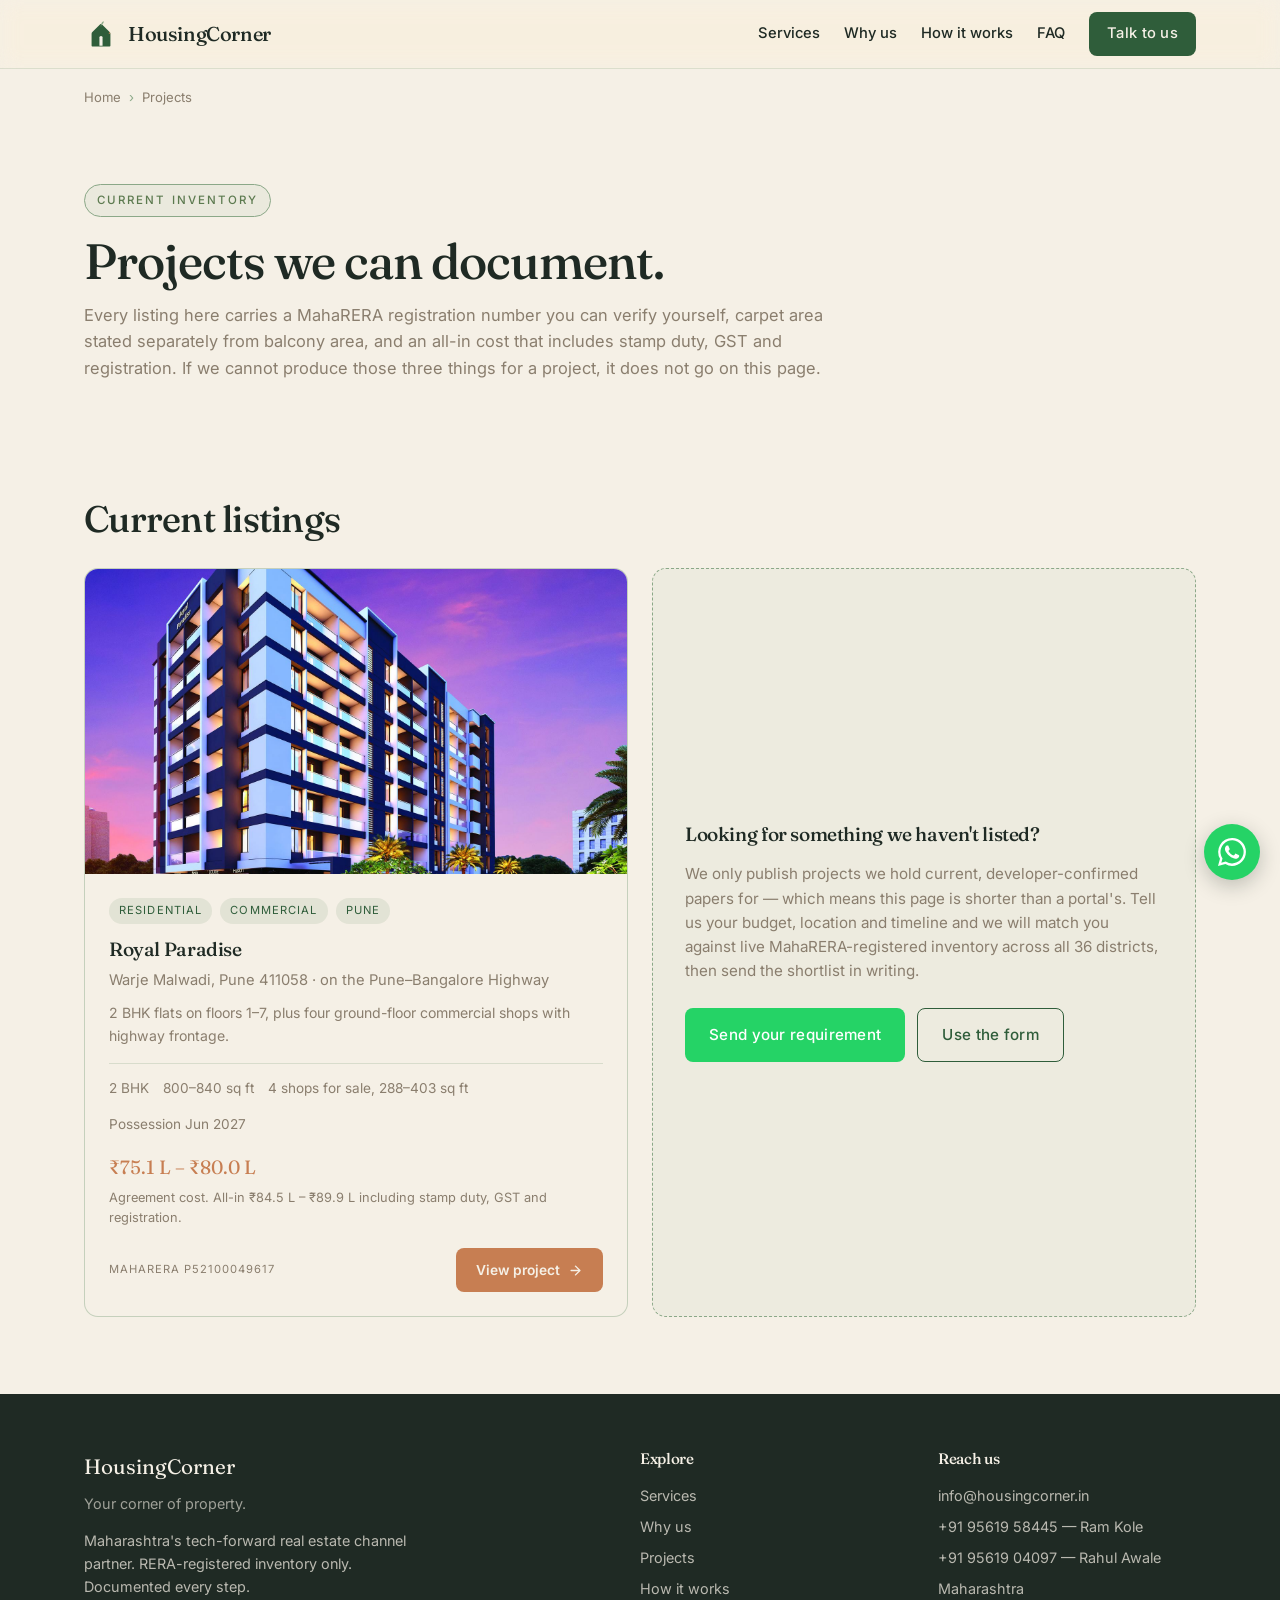
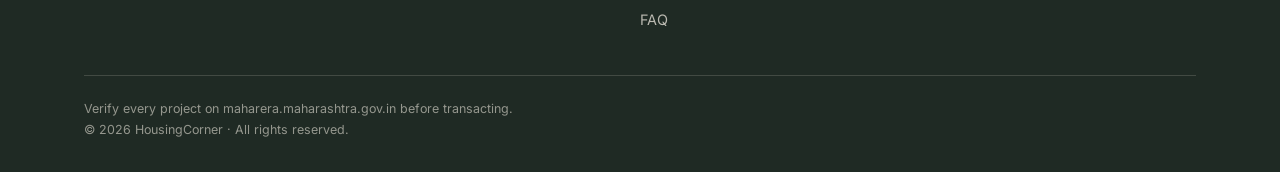
==== commit c0add209: "one more" ====
--- a/projects/index.html
+++ b/projects/index.html
@@ -25,8 +25,14 @@
 <meta name="twitter:description" content="Every project we represent, with the MahaRERA number, real carpet areas and the all-in cost.">
 <meta name="twitter:image" content="https://www.housingcorner.in/og-image.png">
 
-<link rel="icon" type="image/svg+xml" href="data:image/svg+xml;utf8,<svg xmlns='http://www.w3.org/2000/svg' viewBox='0 0 260 260'><rect width='260' height='260' rx='32' fill='%23F5F0E6'/><g transform='translate(4,0)'><path d='M 58 220 L 58 128 Q 58 120 64 114 L 124 56 Q 130 50 136 56 L 196 114 Q 202 120 202 128 L 202 220 Q 202 226 196 226 L 64 226 Q 58 226 58 220 Z' fill='%232F5D3A'/><circle cx='130' cy='156' r='15' fill='%23F5F0E6'/><path d='M 116 167 Q 116 162 121 162 L 139 162 Q 144 162 144 167 L 144 220 L 116 220 Z' fill='%23F5F0E6'/><path d='M 130 64 Q 130 38 152 32 Q 150 52 138 60 Q 134 62 130 64 Z' fill='%238BA888'/><path d='M 130 72 L 130 64' stroke='%238BA888' stroke-width='4' stroke-linecap='round'/><path d='M 196 114 L 202 128 L 188 128 Z' fill='%23C77E52'/></g></svg>">
-<link rel="icon" type="image/png" sizes="32x32" href="../favicon-32.png">
+<!-- Favicons. Real files, not a data URI: Googlebot-Image has to be able to
+     crawl the favicon, and it cannot crawl an inline data URI. Google reads
+     these from the home page only, but keeping them identical everywhere
+     means browsers never re-fetch a different icon between pages. -->
+<link rel="icon" href="../favicon.ico" sizes="any">
+<link rel="icon" type="image/svg+xml" href="../favicon.svg">
+<link rel="icon" type="image/png" sizes="48x48" href="../favicon-48.png">
+<link rel="icon" type="image/png" sizes="96x96" href="../favicon-96.png">
 <link rel="icon" type="image/png" sizes="192x192" href="../favicon-192.png">
 <!-- iOS ignores SVG favicons entirely; this is what a home-screen shortcut uses. -->
 <link rel="apple-touch-icon" sizes="180x180" href="../apple-touch-icon.png">
@@ -200,7 +206,7 @@
           <p style="font-size:0.88rem; color:var(--stone); margin-top:10px;">2 BHK flats on floors 1–7, plus four ground-floor commercial shops with highway frontage.</p>
           <div class="pcard__meta">
             <span>2 BHK</span>
-            <span>636–678 sq ft RERA carpet</span>
+            <span>800–840 sq ft</span>
             <span>4 shops for sale, 288–403 sq ft</span>
             <span>Possession Jun 2027</span>
           </div>
@@ -222,7 +228,7 @@
           against live MahaRERA-registered inventory across all 36 districts, then send the shortlist in writing.
         </p>
         <div style="margin-top:24px; display:flex; gap:12px; flex-wrap:wrap;">
-          <a class="btn btn--whatsapp" href="https://wa.me/919561958445?text=Hi%20HousingCorner%2C%20I%27m%20looking%20for%20a%20property.%20Here%27s%20my%20requirement%3A" target="_blank" rel="noopener">Send your requirement</a>
+          <a class="btn btn--whatsapp" href="https://wa.me/919561904097?text=Hi%20HousingCorner%2C%20I%27m%20looking%20for%20a%20property.%20Here%27s%20my%20requirement%3A" target="_blank" rel="noopener">Send your requirement</a>
           <a class="btn btn--ghost" href="../index.html#contact">Use the form</a>
         </div>
       </div>
@@ -253,20 +259,20 @@
         <h4>Reach us</h4>
         <ul>
           <li><a href="mailto:info@housingcorner.in">info@housingcorner.in</a></li>
-          <li><a href="https://wa.me/919561958445">+91 95619 58445</a></li>
-          <li>Latur, Maharashtra</li>
+          <li><a href="tel:+919561958445">+91 95619 58445 — Ram Kole</a></li>
+          <li><a href="tel:+919561904097">+91 95619 04097 — Rahul Awale</a></li>
+          <li>Maharashtra</li>
         </ul>
       </div>
     </div>
     <div class="foot__legal">
-      <strong>MahaRERA Agent Registration:</strong> Application in process · Founder-led firm · Ram Kole &amp; Rahul Awale, Latur.<br>
-      HousingCorner operates strictly within the framework of the Real Estate (Regulation and Development) Act, 2016 and rules issued by MahaRERA. We do not facilitate unregistered projects. Information on this page is indicative; always verify project details on the official MahaRERA portal (maharera.maharashtra.gov.in) before transacting.<br>
+      Verify every project on maharera.maharashtra.gov.in before transacting.<br>
       © 2026 HousingCorner · All rights reserved.
     </div>
   </div>
 </footer>
 
-<a class="wa-float" href="https://wa.me/919561958445?text=Hi%20HousingCorner%2C%20I%27d%20like%20to%20see%20your%20current%20inventory." target="_blank" rel="noopener" aria-label="Chat on WhatsApp">
+<a class="wa-float" href="https://wa.me/919561904097?text=Hi%20HousingCorner%2C%20I%27d%20like%20to%20see%20your%20current%20inventory." target="_blank" rel="noopener" aria-label="Chat on WhatsApp">
   <svg width="28" height="28" viewBox="0 0 24 24" fill="currentColor"><path d="M20.52 3.48A11.78 11.78 0 0 0 12 0a11.9 11.9 0 0 0-10.3 17.8L0 24l6.38-1.66A11.9 11.9 0 0 0 12 24c6.6 0 11.94-5.34 11.94-11.94a11.85 11.85 0 0 0-3.42-8.58zM12 21.8a9.82 9.82 0 0 1-5-1.4l-.36-.22-3.78 1 1-3.68-.24-.38A9.9 9.9 0 1 1 12 21.8zm5.44-7.36c-.3-.15-1.76-.87-2.04-.97-.27-.1-.47-.15-.67.15s-.77.97-.94 1.17c-.17.2-.35.22-.65.08-.3-.15-1.25-.46-2.38-1.47-.88-.78-1.48-1.75-1.65-2.05-.17-.3 0-.46.13-.6.14-.13.3-.35.45-.52.15-.18.2-.3.3-.5.1-.2.05-.37-.02-.52-.08-.15-.67-1.62-.92-2.22-.24-.58-.49-.5-.67-.51l-.57-.01c-.2 0-.52.07-.8.37-.27.3-1.05 1.02-1.05 2.5s1.08 2.9 1.23 3.1c.15.2 2.12 3.24 5.14 4.55.72.3 1.28.5 1.72.63.72.23 1.38.2 1.9.12.58-.08 1.76-.72 2.01-1.42.25-.7.25-1.3.17-1.42-.08-.13-.27-.2-.57-.35z"/></svg>
 </a>
 
--- a/projects/project.css
+++ b/projects/project.css
@@ -90,6 +90,11 @@
 }
 .alt { background: var(--cream-deep); }
 
+/* Sections get tabindex="-1" so an anchor jump also moves keyboard focus.
+   Without this, browsers draw a focus ring around the whole section. */
+[tabindex="-1"]:focus { outline: none; }
+
+
 /* ===== Buttons ===== */
 .btn {
   display: inline-flex; align-items: center; gap: 8px;
@@ -223,6 +228,7 @@
 }
 .rail__facts b { color: var(--forest); font-weight: 600; text-align: right; }
 .rail__cta { display: grid; gap: 9px; margin-top: 18px; }
+.rail__cta .btn { font-size: 0.86rem; }
 .rail__cta .btn { justify-content: center; padding: 12px 16px; font-size: 0.9rem; }
 .rail__form { margin-top: 18px; padding-top: 16px; border-top: 1px solid rgba(139,168,136,0.35); }
 .rail__form label {
@@ -295,7 +301,9 @@
 @media (max-width: 860px) {
   .actionbar {
     display: grid;
-    grid-template-columns: 1fr auto;
+    /* Two channels, equal weight. A caller and a messager are different people
+       and neither should have to hunt for their option. */
+    grid-template-columns: 1fr 1fr;
     gap: 10px;
     position: fixed;
     left: 0; right: 0; bottom: 0;
@@ -308,7 +316,6 @@
     box-shadow: 0 -4px 20px rgba(31, 42, 36, 0.08);
   }
   .actionbar .btn { justify-content: center; padding: 13px 18px; }
-  .actionbar__wa { width: 52px; padding: 0; }
   /* stop the bar covering the last of the page */
   body { padding-bottom: calc(84px + env(safe-area-inset-bottom)); }
 }
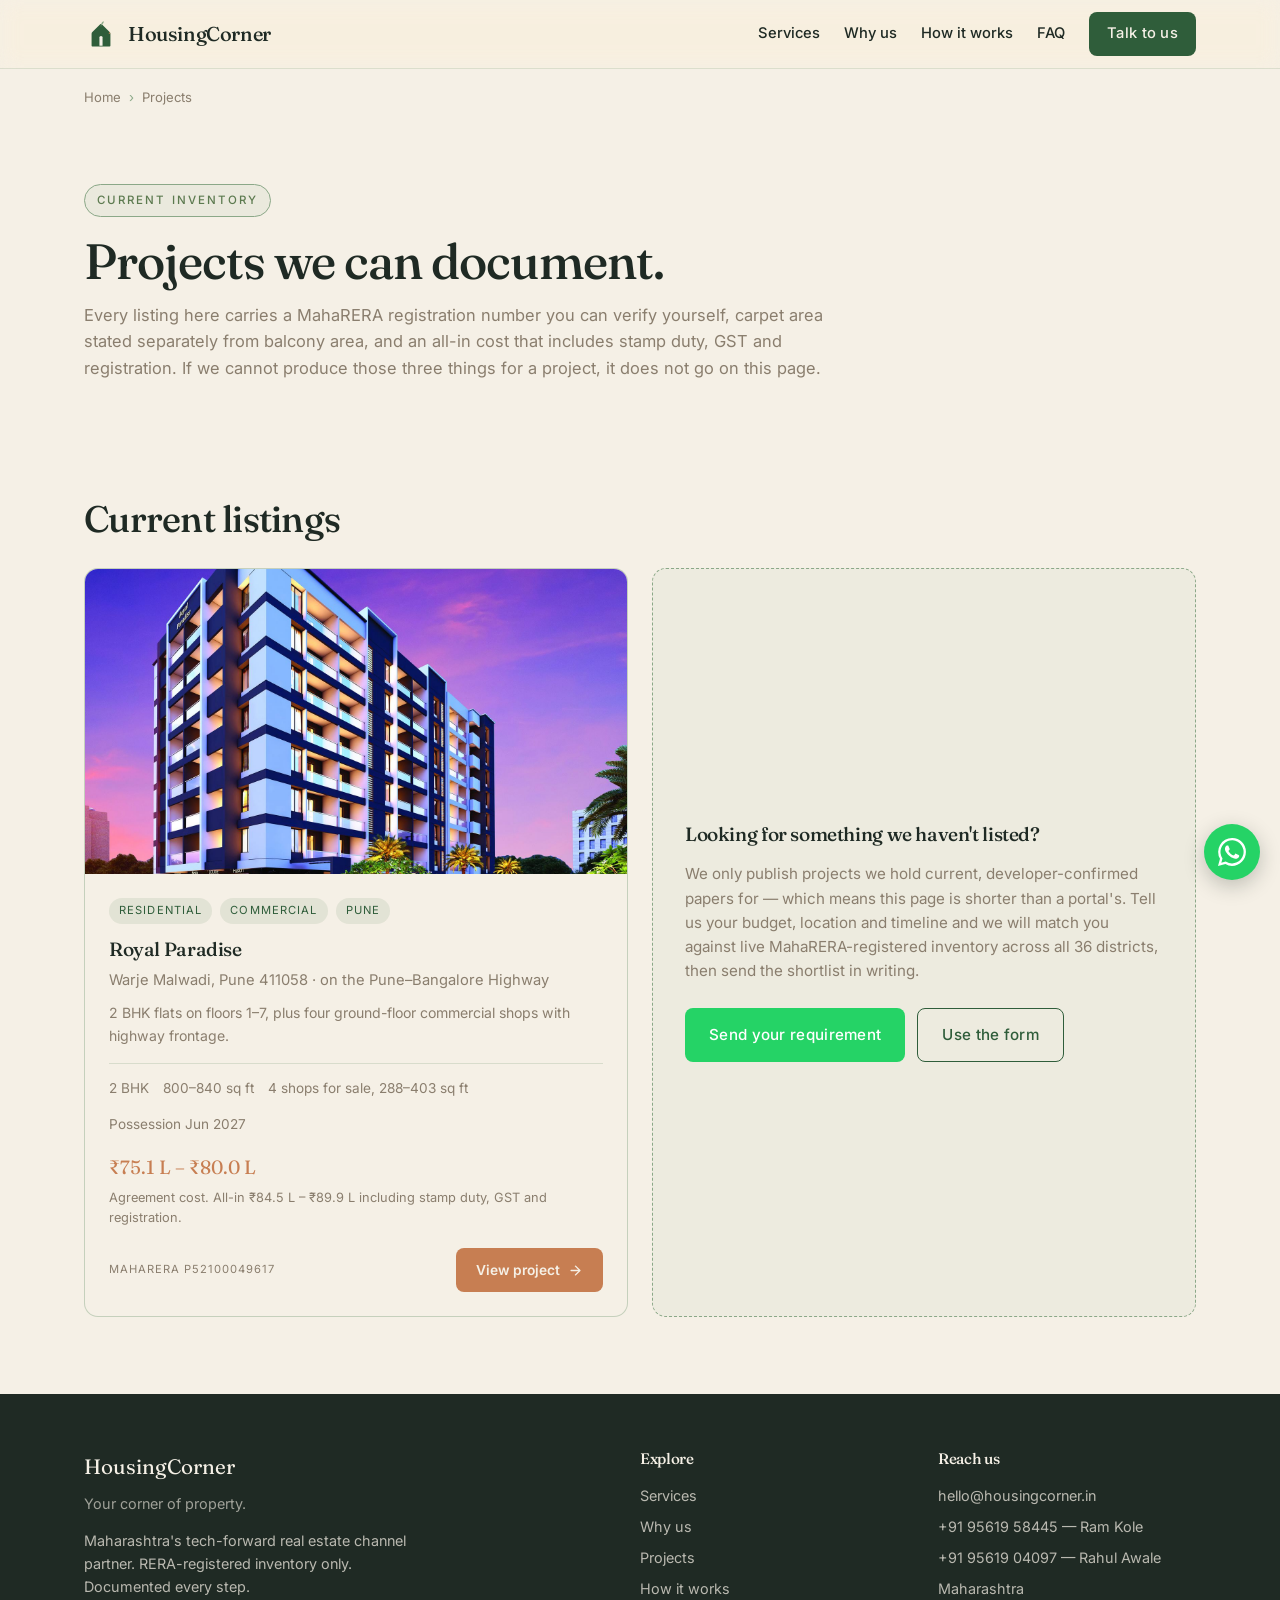
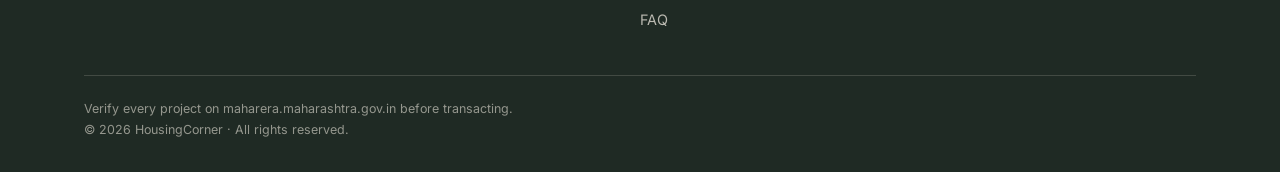
==== commit 9abf0259: "add  one go" ====
--- a/projects/index.html
+++ b/projects/index.html
@@ -258,7 +258,7 @@
       <div>
         <h4>Reach us</h4>
         <ul>
-          <li><a href="mailto:info@housingcorner.in">info@housingcorner.in</a></li>
+          <li><a href="mailto:hello@housingcorner.in">hello@housingcorner.in</a></li>
           <li><a href="tel:+919561958445">+91 95619 58445 — Ram Kole</a></li>
           <li><a href="tel:+919561904097">+91 95619 04097 — Rahul Awale</a></li>
           <li>Maharashtra</li>
